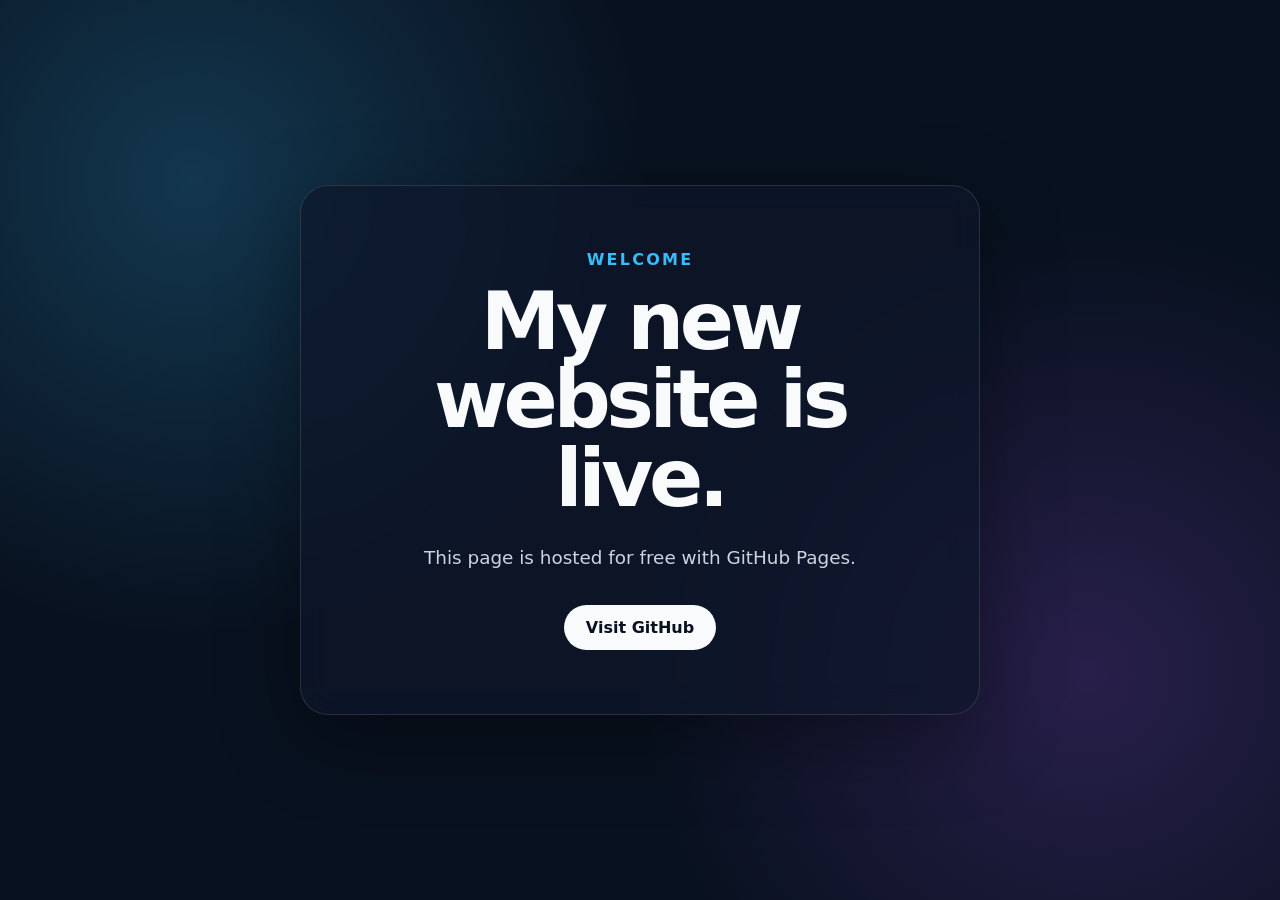
==== index.html @ 881b185e "launch-website" ====
<!doctype html>
<html lang="en">
<head>
  <meta charset="UTF-8">
  <meta name="viewport" content="width=device-width, initial-scale=1.0">
  <meta name="description" content="My new website">
  <title>My Website</title>
  <link rel="stylesheet" href="styles.css">
</head>
<body>
  <main class="hero">
    <p class="eyebrow">Welcome</p>
    <h1>My new website is live.</h1>
    <p class="intro">This page is hosted for free with GitHub Pages.</p>
    <a class="button" href="https://github.com" target="_blank" rel="noreferrer">Visit GitHub</a>
  </main>
</body>
</html>
---- styles.css ----
:root {
  color-scheme: dark;
  font-family: Inter, ui-sans-serif, system-ui, -apple-system, BlinkMacSystemFont, "Segoe UI", sans-serif;
  background: #08111f;
  color: #f8fafc;
}

* { box-sizing: border-box; }

body {
  min-height: 100vh;
  margin: 0;
  display: grid;
  place-items: center;
  background:
    radial-gradient(circle at 15% 20%, rgba(56, 189, 248, .22), transparent 35%),
    radial-gradient(circle at 85% 75%, rgba(168, 85, 247, .20), transparent 35%),
    #08111f;
}

.hero {
  width: min(680px, calc(100% - 40px));
  padding: 64px 48px;
  border: 1px solid rgba(255, 255, 255, .12);
  border-radius: 28px;
  text-align: center;
  background: rgba(15, 23, 42, .72);
  box-shadow: 0 24px 80px rgba(0, 0, 0, .35);
  backdrop-filter: blur(16px);
}

.eyebrow {
  margin: 0 0 14px;
  color: #38bdf8;
  font-weight: 700;
  letter-spacing: .14em;
  text-transform: uppercase;
}

h1 {
  margin: 0;
  font-size: clamp(2.5rem, 8vw, 5rem);
  line-height: .98;
  letter-spacing: -.055em;
}

.intro {
  margin: 24px auto 32px;
  color: #cbd5e1;
  font-size: 1.15rem;
  line-height: 1.7;
}

.button {
  display: inline-block;
  padding: 13px 22px;
  border-radius: 999px;
  color: #08111f;
  background: #f8fafc;
  font-weight: 750;
  text-decoration: none;
  transition: transform .2s ease, box-shadow .2s ease;
}

.button:hover {
  transform: translateY(-2px);
  box-shadow: 0 10px 28px rgba(56, 189, 248, .22);
}

@media (max-width: 520px) {
  .hero { padding: 48px 24px; }
}
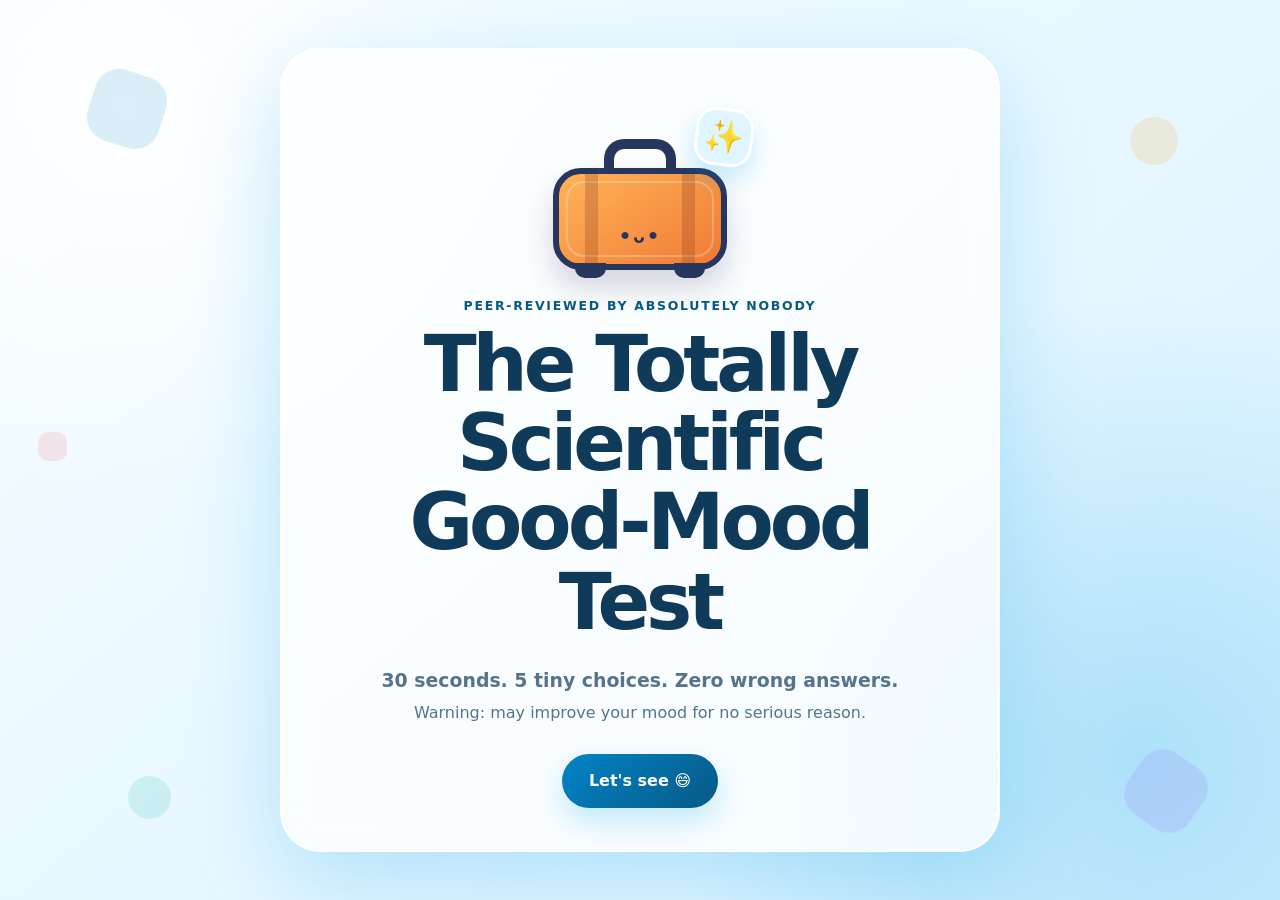
==== commit 42aff31a: "Build playful quiz and add secure Firestore tracking" ====
--- a/index.html
+++ b/index.html
@@ -3,16 +3,102 @@
 <head>
   <meta charset="UTF-8">
   <meta name="viewport" content="width=device-width, initial-scale=1.0">
-  <meta name="description" content="My new website">
-  <title>My Website</title>
+  <meta name="description" content="A completely unnecessary 30-second good-mood test">
+  <meta name="theme-color" content="#dff5ff">
+  <title>The Totally Scientific Good-Mood Test</title>
   <link rel="stylesheet" href="styles.css">
 </head>
-<body>
-  <main class="hero">
-    <p class="eyebrow">Welcome</p>
-    <h1>My new website is live.</h1>
-    <p class="intro">This page is hosted for free with GitHub Pages.</p>
-    <a class="button" href="https://github.com" target="_blank" rel="noreferrer">Visit GitHub</a>
+<body data-theme="sky">
+  <div class="background-shapes" aria-hidden="true">
+    <span></span><span></span><span></span><span></span><span></span>
+  </div>
+
+  <main class="app" id="app" data-view="start">
+    <header class="progress-header" id="progressHeader" hidden>
+      <div class="progress-copy">
+        <span id="progressLabel">Question 1 of 5</span>
+        <span id="progressStatus">Good-mood check</span>
+      </div>
+      <div class="progress-track" role="progressbar" id="progressTrack" aria-valuemin="0" aria-valuemax="5" aria-valuenow="1">
+        <span class="progress-bar" id="progressBar"></span>
+      </div>
+    </header>
+
+    <div class="mascot-stage" id="mascotStage" aria-hidden="true">
+      <span class="scene-icon" id="sceneIcon">✨</span>
+      <div class="suitcase" id="suitcase">
+        <div class="suitcase-handle"></div>
+        <div class="suitcase-shell">
+          <span class="case-band band-left"></span>
+          <span class="case-band band-right"></span>
+          <span class="case-sticker sticker-one" data-sticker="0"></span>
+          <span class="case-sticker sticker-two" data-sticker="1"></span>
+          <span class="case-sticker sticker-three" data-sticker="2"></span>
+          <span class="case-sticker sticker-four" data-sticker="3"></span>
+          <span class="case-sticker sticker-five" data-sticker="4"></span>
+          <div class="suitcase-face" id="suitcaseFace">•ᴗ•</div>
+        </div>
+        <span class="case-foot foot-left"></span>
+        <span class="case-foot foot-right"></span>
+      </div>
+    </div>
+
+    <section class="screen" id="startScreen" aria-labelledby="startTitle">
+      <p class="eyebrow">Peer-reviewed by absolutely nobody</p>
+      <h1 id="startTitle" tabindex="-1">The Totally Scientific Good-Mood Test</h1>
+      <p class="lead"><strong>30 seconds. 5 tiny choices. Zero wrong answers.</strong></p>
+      <p class="supporting">Warning: may improve your mood for no serious reason.</p>
+      <button class="button primary" id="startButton" type="button">Let's see 😄</button>
+    </section>
+
+    <section class="screen" id="quizScreen" aria-labelledby="questionTitle" hidden>
+      <p class="eyebrow" id="questionEyebrow">Tiny choice 1</p>
+      <h2 id="questionTitle" tabindex="-1">Do you like traveling?</h2>
+      <p class="reaction" id="reaction" aria-live="polite" aria-atomic="true">Pick one. The suitcase is taking notes.</p>
+      <div class="answers" id="answers">
+        <button class="button answer yes-answer" id="yesButton" type="button">Yes <span aria-hidden="true">😊</span></button>
+        <button class="button answer no-answer" id="noButton" type="button">No <span aria-hidden="true">🙈</span></button>
+      </div>
+    </section>
+
+    <section class="screen answer-reaction-screen" id="answerReactionScreen" aria-labelledby="answerReactionTitle" hidden>
+      <p class="eyebrow">Instant reaction</p>
+      <div class="reaction-visual" id="reactionVisual" data-effect="fly" aria-hidden="true">
+        <span class="reaction-icon icon-main" id="reactionIconMain">✈️</span>
+        <span class="reaction-icon icon-side" id="reactionIconSide">💸</span>
+      </div>
+      <h2 id="answerReactionTitle" tabindex="-1">Passport energy detected.</h2>
+      <p class="reaction-caption">Next tiny choice arriving automatically...</p>
+      <div class="reaction-countdown" aria-hidden="true"><span id="reactionCountdown"></span></div>
+    </section>
+
+    <section class="screen final-intro-screen" id="lastQuestionScreen" aria-labelledby="lastQuestionTitle" hidden>
+      <p class="eyebrow">Plot twist...</p>
+      <h2 id="lastQuestionTitle" tabindex="-1">Wait... one last question.</h2>
+      <p class="lead">The suitcase says this one actually matters.</p>
+      <div class="mini-loader" aria-hidden="true"><span></span><span></span><span></span></div>
+    </section>
+
+    <section class="screen final-screen" id="finalScreen" aria-labelledby="finalTitle" hidden>
+      <p class="eyebrow">Okay... one real question</p>
+      <h2 id="finalTitle" tabindex="-1">Would you give me one small chance to make you smile?</h2>
+      <p class="reaction" id="finalReaction" aria-live="polite" aria-atomic="true">Choose carefully. The suitcase has opinions.</p>
+      <div class="answers final-answers">
+        <button class="button answer yes-answer" id="finalYesButton" type="button">Yes, one chance <span aria-hidden="true">🙂</span></button>
+        <button class="button answer no-answer" id="finalNoButton" type="button">No, but nice try <span aria-hidden="true">😄</span></button>
+      </div>
+    </section>
+
+    <section class="screen ending-screen" id="endingScreen" aria-labelledby="endingTitle" hidden>
+      <p class="eyebrow" id="endingEyebrow">Chance granted</p>
+      <h2 id="endingTitle" tabindex="-1">Deal! 🎉</h2>
+      <p class="profile-description" id="endingMessage"></p>
+      <p class="tiny-joke" id="endingJoke"></p>
+      <button class="button secondary" id="replayButton" type="button">Play it again ↻</button>
+    </section>
   </main>
+
+  <div class="confetti" id="confetti" aria-hidden="true"></div>
+  <script type="module" src="script.js"></script>
 </body>
 </html>
--- a/styles.css
+++ b/styles.css
@@ -1,72 +1,719 @@
 :root {
-  color-scheme: dark;
-  font-family: Inter, ui-sans-serif, system-ui, -apple-system, BlinkMacSystemFont, "Segoe UI", sans-serif;
-  background: #08111f;
-  color: #f8fafc;
+  font-family: Inter, ui-rounded, "Segoe UI", system-ui, sans-serif;
+  font-synthesis: none;
+  --accent: #0284c7;
+  --accent-dark: #075985;
+  --accent-soft: #dff5ff;
+  --ink: #103a5a;
+  --muted: #55748a;
+  --glow: rgba(14, 165, 233, .24);
+  --bg-a: #f7fdff;
+  --bg-b: #d9f2ff;
 }
 
 * { box-sizing: border-box; }
+
+[hidden] { display: none !important; }
 
 body {
   min-height: 100vh;
+  min-height: 100dvh;
   margin: 0;
+  padding: 20px;
   display: grid;
   place-items: center;
+  overflow-x: hidden;
+  color: var(--ink);
   background:
-    radial-gradient(circle at 15% 20%, rgba(56, 189, 248, .22), transparent 35%),
-    radial-gradient(circle at 85% 75%, rgba(168, 85, 247, .20), transparent 35%),
-    #08111f;
-}
-
-.hero {
-  width: min(680px, calc(100% - 40px));
-  padding: 64px 48px;
-  border: 1px solid rgba(255, 255, 255, .12);
+    radial-gradient(circle at 10% 12%, rgba(255, 255, 255, .98), transparent 28%),
+    radial-gradient(circle at 89% 84%, var(--glow), transparent 34%),
+    linear-gradient(140deg, var(--bg-a), var(--bg-b));
+  transition: background .6s ease, color .4s ease;
+}
+
+body[data-theme="sky"] { --accent: #0284c7; --accent-dark: #075985; --accent-soft: #dff5ff; --ink: #103a5a; --muted: #55748a; --glow: rgba(14, 165, 233, .24); --bg-a: #f7fdff; --bg-b: #d9f2ff; }
+body[data-theme="nature"] { --accent: #16a34a; --accent-dark: #166534; --accent-soft: #dcfce7; --ink: #174d2b; --muted: #597663; --glow: rgba(34, 197, 94, .23); --bg-a: #f8fff9; --bg-b: #d9f7df; }
+body[data-theme="city"] { --accent: #6366f1; --accent-dark: #4338ca; --accent-soft: #e0e7ff; --ink: #292b68; --muted: #62648c; --glow: rgba(99, 102, 241, .23); --bg-a: #fafaff; --bg-b: #e0e4ff; }
+body[data-theme="analysis"] { --accent: #8b5cf6; --accent-dark: #6d28d9; --accent-soft: #ede9fe; --ink: #3f246b; --muted: #725c91; --glow: rgba(139, 92, 246, .25); --bg-a: #fdfaff; --bg-b: #e9ddff; }
+body[data-theme="food"] { --accent: #ea580c; --accent-dark: #9a3412; --accent-soft: #ffedd5; --ink: #66331c; --muted: #88624f; --glow: rgba(249, 115, 22, .24); --bg-a: #fffaf4; --bg-b: #ffe3c5; }
+body[data-theme="adventure"] { --accent: #0f9f8f; --accent-dark: #0f766e; --accent-soft: #ccfbf1; --ink: #174c49; --muted: #5b7a78; --glow: rgba(20, 184, 166, .24); --bg-a: #f5fffc; --bg-b: #cff5eb; }
+body[data-theme="result"] { --accent: #7c3aed; --accent-dark: #5b21b6; --accent-soft: #ede9fe; --ink: #3f246b; --muted: #725c91; --glow: rgba(251, 191, 36, .32); --bg-a: #fffdf2; --bg-b: #ddd6fe; }
+body[data-theme="final"] { --accent: #e94f64; --accent-dark: #be3349; --accent-soft: #ffe1e5; --ink: #612333; --muted: #8b5965; --glow: rgba(233, 79, 100, .24); --bg-a: #fffaf8; --bg-b: #ffddd7; }
+body[data-theme="calm"] { --accent: #3b82f6; --accent-dark: #2563eb; --accent-soft: #dbeafe; --ink: #234066; --muted: #61728a; --glow: rgba(59, 130, 246, .2); --bg-a: #fbfdff; --bg-b: #dceaff; }
+
+button { -webkit-tap-highlight-color: transparent; }
+
+.app {
+  position: relative;
+  z-index: 2;
+  width: min(720px, 100%);
+  min-height: min(720px, calc(100dvh - 40px));
+  padding: 58px 48px 42px;
+  display: flex;
+  flex-direction: column;
+  align-items: center;
+  justify-content: center;
+  overflow: hidden;
+  border: 2px solid rgba(255, 255, 255, .92);
+  border-radius: 40px;
+  text-align: center;
+  background: rgba(255, 255, 255, .78);
+  box-shadow: 0 30px 90px var(--glow);
+  backdrop-filter: blur(18px);
+  transition: box-shadow .5s ease;
+}
+
+.progress-header {
+  position: absolute;
+  top: 24px;
+  left: 34px;
+  right: 34px;
+}
+
+.progress-copy {
+  margin-bottom: 8px;
+  display: flex;
+  justify-content: space-between;
+  gap: 16px;
+  color: var(--muted);
+  font-size: .76rem;
+  font-weight: 800;
+}
+
+.progress-track {
+  height: 7px;
+  overflow: hidden;
+  border-radius: 999px;
+  background: var(--accent-soft);
+}
+
+.progress-bar {
+  display: block;
+  width: 20%;
+  height: 100%;
+  border-radius: inherit;
+  background: linear-gradient(90deg, var(--accent), var(--accent-dark));
+  transition: width .45s ease, background .4s ease;
+}
+
+.mascot-stage {
+  position: relative;
+  width: 230px;
+  height: 170px;
+  margin-bottom: 20px;
+  display: grid;
+  place-items: end center;
+  transition: width .4s ease, height .4s ease, margin .4s ease;
+}
+
+.app[data-view="quiz"] .mascot-stage,
+.app[data-view="reaction"] .mascot-stage,
+.app[data-view="analysis"] .mascot-stage,
+.app[data-view="processing"] .mascot-stage,
+.app[data-view="profile"] .mascot-stage,
+.app[data-view="final"] .mascot-stage,
+.app[data-view="ending"] .mascot-stage {
+  width: 190px;
+  height: 130px;
+  margin-bottom: 14px;
+}
+
+.scene-icon {
+  position: absolute;
+  z-index: 4;
+  top: 0;
+  right: 2px;
+  display: grid;
+  place-items: center;
+  width: 58px;
+  height: 58px;
+  border: 3px solid white;
+  border-radius: 20px;
+  font-size: 2rem;
+  background: var(--accent-soft);
+  box-shadow: 0 12px 24px var(--glow);
+  transform: rotate(7deg);
+  transition: background .4s ease;
+  animation: icon-float 2.7s ease-in-out infinite;
+}
+
+.suitcase {
+  position: relative;
+  width: 188px;
+  height: 139px;
+  animation: suitcase-float 2.7s ease-in-out infinite;
+  transition: transform .3s ease;
+}
+
+.app[data-view="quiz"] .suitcase,
+.app[data-view="reaction"] .suitcase,
+.app[data-view="analysis"] .suitcase,
+.app[data-view="processing"] .suitcase,
+.app[data-view="profile"] .suitcase,
+.app[data-view="final"] .suitcase,
+.app[data-view="ending"] .suitcase {
+  transform: scale(.82);
+  transform-origin: bottom center;
+}
+
+.suitcase.reacting { animation: suitcase-wiggle .55s ease; }
+.suitcase.celebrating { animation: suitcase-celebrate .65s ease-in-out infinite alternate; }
+
+.suitcase-handle {
+  position: absolute;
+  top: 0;
+  left: 50%;
+  width: 72px;
+  height: 37px;
+  border: 10px solid #26365d;
+  border-bottom: 0;
+  border-radius: 20px 20px 0 0;
+  transform: translateX(-50%);
+}
+
+.suitcase-shell {
+  position: absolute;
+  inset: 29px 7px 8px;
+  overflow: hidden;
+  border: 6px solid #26365d;
   border-radius: 28px;
-  text-align: center;
-  background: rgba(15, 23, 42, .72);
-  box-shadow: 0 24px 80px rgba(0, 0, 0, .35);
-  backdrop-filter: blur(16px);
+  background: linear-gradient(145deg, #ffb457, #f07a36);
+  box-shadow: 0 18px 30px rgba(62, 48, 97, .2);
+}
+
+.suitcase-shell::before {
+  content: "";
+  position: absolute;
+  inset: 7px;
+  border: 2px solid rgba(255, 255, 255, .25);
+  border-radius: 18px;
+}
+
+.case-band {
+  position: absolute;
+  z-index: 1;
+  top: 0;
+  bottom: 0;
+  width: 13px;
+  background: rgba(130, 58, 29, .26);
+}
+
+.band-left { left: 26px; }
+.band-right { right: 26px; }
+
+.suitcase-face {
+  position: absolute;
+  z-index: 2;
+  left: 50%;
+  bottom: 16px;
+  color: #26365d;
+  font-family: ui-monospace, "Cascadia Mono", monospace;
+  font-size: 1.25rem;
+  font-weight: 900;
+  letter-spacing: .1em;
+  transform: translateX(-50%);
+}
+
+.case-foot {
+  position: absolute;
+  bottom: 0;
+  width: 31px;
+  height: 15px;
+  border-radius: 0 0 10px 10px;
+  background: #26365d;
+}
+
+.foot-left { left: 29px; }
+.foot-right { right: 29px; }
+
+.case-sticker {
+  position: absolute;
+  z-index: 3;
+  display: grid;
+  place-items: center;
+  width: 34px;
+  height: 34px;
+  border: 3px solid white;
+  border-radius: 50%;
+  opacity: 0;
+  font-size: 1.15rem;
+  background: #fff8cf;
+  box-shadow: 0 5px 10px rgba(53, 41, 77, .17);
+  transform: scale(0) rotate(-18deg);
+}
+
+.case-sticker.earned {
+  opacity: 1;
+  transform: scale(1) rotate(var(--sticker-rotation));
+  animation: sticker-pop .55s cubic-bezier(.2, 1.45, .4, 1);
+}
+
+.sticker-one { top: 11px; left: 11px; --sticker-rotation: -10deg; }
+.sticker-two { top: 12px; right: 11px; --sticker-rotation: 9deg; background: #dff7ff; }
+.sticker-three { top: 43px; left: 42px; --sticker-rotation: 7deg; background: #e7ffe4; }
+.sticker-four { top: 44px; right: 40px; --sticker-rotation: -8deg; background: #ffe5d1; }
+.sticker-five { top: 19px; left: 50%; --sticker-rotation: 5deg; background: #eee4ff; transform-origin: center; }
+
+.screen {
+  width: 100%;
+  animation: screen-in .5s cubic-bezier(.2, .76, .24, 1);
 }
 
 .eyebrow {
-  margin: 0 0 14px;
-  color: #38bdf8;
-  font-weight: 700;
+  margin: 0 0 12px;
+  color: var(--accent-dark);
+  font-size: .78rem;
+  font-weight: 900;
   letter-spacing: .14em;
   text-transform: uppercase;
 }
 
-h1 {
-  margin: 0;
-  font-size: clamp(2.5rem, 8vw, 5rem);
-  line-height: .98;
-  letter-spacing: -.055em;
-}
-
-.intro {
-  margin: 24px auto 32px;
-  color: #cbd5e1;
-  font-size: 1.15rem;
-  line-height: 1.7;
+h1, h2 {
+  max-width: 630px;
+  margin: 0 auto;
+  line-height: 1.02;
+  letter-spacing: -.052em;
+}
+
+h1 { font-size: clamp(2.65rem, 7.5vw, 4.85rem); }
+h2 { font-size: clamp(2.35rem, 6.5vw, 4.2rem); }
+h1:focus, h2:focus { outline: none; }
+
+.lead {
+  max-width: 560px;
+  margin: 24px auto 5px;
+  color: var(--muted);
+  font-size: 1.18rem;
+  line-height: 1.55;
+}
+
+.supporting {
+  max-width: 530px;
+  margin: 6px auto 0;
+  color: var(--muted);
+  line-height: 1.55;
+}
+
+.reaction {
+  min-height: 29px;
+  max-width: 560px;
+  margin: 24px auto 10px;
+  color: var(--muted);
+  font-size: 1.08rem;
+  font-weight: 700;
+  line-height: 1.45;
+}
+
+.reaction.punchline {
+  color: var(--accent-dark);
+  animation: punchline-in .35s ease;
 }
 
 .button {
+  min-height: 54px;
+  border: 0;
+  border-radius: 999px;
+  padding: 15px 27px;
+  color: inherit;
+  font: inherit;
+  font-size: 1rem;
+  font-weight: 880;
+  cursor: pointer;
+  transition: translate .22s ease, transform .3s ease, box-shadow .22s ease, opacity .22s ease, background .4s ease;
+}
+
+.button:hover { translate: 0 -3px; }
+.button:active { translate: 0 0; }
+.button:focus-visible { outline: 4px solid var(--glow); outline-offset: 4px; }
+.button:disabled { cursor: default; opacity: .55; translate: 0 0; }
+
+.primary, .yes-answer {
+  color: white;
+  background: linear-gradient(135deg, var(--accent), var(--accent-dark));
+  box-shadow: 0 13px 30px var(--glow);
+}
+
+.primary { margin-top: 28px; }
+.next-button { margin-top: 8px; }
+.skip-button { margin-top: 10px; }
+
+.secondary, .no-answer {
+  color: var(--accent-dark);
+  background: var(--accent-soft);
+  box-shadow: inset 0 0 0 2px var(--glow);
+}
+
+.answers {
+  min-height: 105px;
+  display: flex;
+  align-items: center;
+  justify-content: center;
+  gap: 14px;
+}
+
+.answer { min-width: 132px; }
+.answer.chosen { opacity: 1; box-shadow: 0 0 0 5px white, 0 0 0 9px var(--accent); }
+
+.answer-reaction-screen h2 {
+  max-width: 640px;
+  font-size: clamp(2.35rem, 6.5vw, 4rem);
+  line-height: 1.06;
+}
+
+.app[data-view="reaction"] .mascot-stage { display: none; }
+
+.reaction-visual {
+  position: relative;
+  width: min(350px, 100%);
+  height: 128px;
+  margin: 0 auto 17px;
+  display: flex;
+  align-items: center;
+  justify-content: center;
+  gap: 18px;
+  overflow: hidden;
+  border: 2px solid var(--accent-soft);
+  border-radius: 28px;
+  background: linear-gradient(145deg, rgba(255, 255, 255, .82), var(--accent-soft));
+  box-shadow: 0 15px 35px var(--glow);
+}
+
+.reaction-icon {
+  position: relative;
   display: inline-block;
-  padding: 13px 22px;
+  font-size: clamp(3.8rem, 11vw, 5.8rem);
+  filter: drop-shadow(0 9px 9px rgba(38, 54, 93, .15));
+}
+
+.icon-side { font-size: clamp(2.8rem, 8vw, 4.3rem); }
+
+.reaction-caption {
+  margin: 21px auto 0;
+  color: var(--muted);
+  font-size: 1rem;
+  font-weight: 750;
+}
+
+.reaction-countdown {
+  width: min(240px, 72%);
+  height: 6px;
+  margin: 17px auto 0;
+  overflow: hidden;
   border-radius: 999px;
-  color: #08111f;
-  background: #f8fafc;
-  font-weight: 750;
-  text-decoration: none;
-  transition: transform .2s ease, box-shadow .2s ease;
-}
-
-.button:hover {
-  transform: translateY(-2px);
-  box-shadow: 0 10px 28px rgba(56, 189, 248, .22);
-}
-
-@media (max-width: 520px) {
-  .hero { padding: 48px 24px; }
-}
+  background: var(--accent-soft);
+}
+
+.reaction-countdown span {
+  display: block;
+  width: 0;
+  height: 100%;
+  border-radius: inherit;
+  background: linear-gradient(90deg, var(--accent), var(--accent-dark));
+}
+
+.reaction-countdown span.running { animation: reaction-progress 3.6s linear forwards; }
+
+.reaction-visual[data-effect="fly"] .icon-main { animation: plane-zoom 1.35s ease-in-out infinite; }
+.reaction-visual[data-effect="fly"] .icon-side { animation: money-fall 1.1s ease-in infinite; }
+.reaction-visual[data-effect="couch"] .icon-main { animation: couch-bounce 1.2s ease-in-out infinite; }
+.reaction-visual[data-effect="couch"] .icon-side { animation: signal-pulse 1s ease-in-out infinite alternate; }
+.reaction-visual[data-effect="buzz"] .icon-main { animation: tree-sway 1.4s ease-in-out infinite alternate; }
+.reaction-visual[data-effect="buzz"] .icon-side { animation: mosquito-buzz .55s linear infinite; }
+.reaction-visual[data-effect="offline"] .icon-main { animation: tree-sway 1.6s ease-in-out infinite alternate; }
+.reaction-visual[data-effect="offline"] .icon-side { animation: signal-pulse 1.1s ease-in-out infinite alternate-reverse; }
+.reaction-visual[data-effect="city"] .icon-main { animation: coffee-walk 1.25s ease-in-out infinite; }
+.reaction-visual[data-effect="city"] .icon-side { animation: shoe-step .65s ease-in-out infinite alternate; }
+.reaction-visual[data-effect="battery"] .icon-main { animation: battery-charge 1.3s ease-in-out infinite; }
+.reaction-visual[data-effect="battery"] .icon-side { animation: couch-bounce 1.5s ease-in-out infinite; }
+.reaction-visual[data-effect="chef"] .icon-main { animation: bowl-spin 1.5s ease-in-out infinite; }
+.reaction-visual[data-effect="chef"] .icon-side { animation: chef-nod .75s ease-in-out infinite alternate; }
+.reaction-visual[data-effect="fries"] .icon-main { animation: fries-pop .9s ease-in-out infinite alternate; }
+.reaction-visual[data-effect="fries"] .icon-side { animation: chef-nod .8s ease-in-out infinite alternate-reverse; }
+.reaction-visual[data-effect="backpack"] .icon-main { animation: backpack-hop 1s ease-in-out infinite; }
+.reaction-visual[data-effect="backpack"] .icon-side { animation: map-spin 2.2s linear infinite; }
+.reaction-visual[data-effect="calendar"] .icon-main { animation: calendar-stamp 1.25s ease-in-out infinite; }
+.reaction-visual[data-effect="calendar"] .icon-side { animation: signal-pulse .85s ease-in-out infinite alternate; }
+
+.analysis-panel {
+  width: min(500px, 100%);
+  margin: 28px auto 18px;
+  overflow: hidden;
+  border: 2px solid var(--accent-soft);
+  border-radius: 22px;
+  background: rgba(255, 255, 255, .65);
+}
+
+.analysis-panel div {
+  padding: 13px 17px;
+  display: flex;
+  align-items: center;
+  justify-content: space-between;
+  gap: 18px;
+  color: var(--muted);
+  font-size: .92rem;
+  font-weight: 700;
+}
+
+.analysis-panel div + div { border-top: 1px solid var(--accent-soft); }
+.analysis-panel strong { color: var(--accent-dark); font-size: 1.08rem; }
+
+.scanner {
+  width: min(430px, 85%);
+  height: 10px;
+  margin: 31px auto 16px;
+  overflow: hidden;
+  border-radius: 999px;
+  background: var(--accent-soft);
+}
+
+.scanner span {
+  display: block;
+  width: 36%;
+  height: 100%;
+  border-radius: inherit;
+  background: linear-gradient(90deg, transparent, var(--accent), transparent);
+  animation: scan 1.15s ease-in-out infinite;
+}
+
+.loading-dots { display: inline-block; width: 1.1em; text-align: left; animation: dots 1.2s steps(4, end) infinite; overflow: hidden; vertical-align: bottom; }
+
+.accuracy-badge {
+  width: fit-content;
+  margin: 0 auto 17px;
+  padding: 8px 13px;
+  border-radius: 999px;
+  color: var(--accent-dark);
+  background: var(--accent-soft);
+  font-size: .76rem;
+  font-weight: 800;
+}
+
+.profile-description {
+  max-width: 570px;
+  margin: 21px auto 0;
+  color: var(--muted);
+  font-size: 1.1rem;
+  font-weight: 650;
+  line-height: 1.55;
+}
+
+.trait-list {
+  margin: 20px auto;
+  display: flex;
+  flex-wrap: wrap;
+  justify-content: center;
+  gap: 8px;
+}
+
+.trait {
+  padding: 8px 12px;
+  border: 1px solid var(--accent-soft);
+  border-radius: 999px;
+  color: var(--accent-dark);
+  background: rgba(255, 255, 255, .72);
+  font-size: .82rem;
+  font-weight: 800;
+}
+
+.energy-row {
+  width: min(500px, 100%);
+  margin: 13px auto 0;
+  display: grid;
+  grid-template-columns: auto 1fr auto;
+  align-items: center;
+  gap: 12px;
+  color: var(--muted);
+  font-size: .8rem;
+  font-weight: 800;
+}
+
+.energy-track { height: 8px; overflow: hidden; border-radius: 999px; background: var(--accent-soft); }
+.energy-track span { display: block; width: 0; height: 100%; border-radius: inherit; background: linear-gradient(90deg, #14b8a6, #8b5cf6, #f59e0b); transition: width 1s cubic-bezier(.2, .75, .24, 1); }
+.energy-row strong { color: var(--accent-dark); }
+
+.final-answers { margin-top: 16px; }
+.final-answers .answer { min-width: 190px; }
+.final-answers .yes-answer,
+.final-answers .no-answer { transform-origin: center; }
+.final-screen .reaction { min-height: 3.5em; font-size: clamp(1.05rem, 3vw, 1.25rem); }
+
+.mini-loader {
+  height: 22px;
+  margin-top: 27px;
+  display: flex;
+  align-items: center;
+  justify-content: center;
+  gap: 7px;
+}
+
+.mini-loader span {
+  width: 9px;
+  height: 9px;
+  border-radius: 50%;
+  background: var(--accent);
+  animation: loader-bounce .8s ease-in-out infinite alternate;
+}
+
+.mini-loader span:nth-child(2) { animation-delay: .16s; }
+.mini-loader span:nth-child(3) { animation-delay: .32s; }
+
+.tiny-joke {
+  margin: 13px auto 0;
+  color: var(--muted);
+  font-size: .91rem;
+  font-style: italic;
+}
+
+.background-shapes span {
+  position: fixed;
+  z-index: 1;
+  width: 74px;
+  height: 74px;
+  border-radius: 25px;
+  opacity: .14;
+  background: var(--accent);
+  animation: shape-drift 8s ease-in-out infinite;
+  transition: background .5s ease;
+}
+
+.background-shapes span:nth-child(1) { top: 8%; left: 7%; transform: rotate(18deg); }
+.background-shapes span:nth-child(2) { top: 13%; right: 8%; width: 48px; height: 48px; border-radius: 50%; background: #f59e0b; animation-delay: 2s; }
+.background-shapes span:nth-child(3) { bottom: 9%; left: 10%; width: 43px; height: 43px; border-radius: 50%; background: #14b8a6; animation-delay: 4s; }
+.background-shapes span:nth-child(4) { right: 6%; bottom: 8%; background: #8b5cf6; transform: rotate(35deg); animation-delay: 1s; }
+.background-shapes span:nth-child(5) { top: 48%; left: 3%; width: 29px; height: 29px; border-radius: 10px; background: #f45b69; animation-delay: 5s; }
+
+.confetti-piece {
+  position: fixed;
+  top: -24px;
+  z-index: 8;
+  width: 11px;
+  height: 18px;
+  border-radius: 3px;
+  pointer-events: none;
+  animation: fall 3.2s linear forwards;
+}
+
+@keyframes screen-in {
+  from { opacity: 0; transform: translateY(14px) scale(.99); }
+  to { opacity: 1; transform: translateY(0) scale(1); }
+}
+
+@keyframes punchline-in {
+  from { opacity: 0; transform: translateY(5px); }
+  to { opacity: 1; transform: translateY(0); }
+}
+
+@keyframes suitcase-float {
+  0%, 100% { translate: 0 0; rotate: -1deg; }
+  50% { translate: 0 -7px; rotate: 1deg; }
+}
+
+@keyframes suitcase-wiggle {
+  0%, 100% { rotate: 0; }
+  25% { rotate: -6deg; }
+  50% { rotate: 6deg; }
+  75% { rotate: -3deg; }
+}
+
+@keyframes suitcase-celebrate {
+  from { translate: 0 0; rotate: -4deg; }
+  to { translate: 0 -12px; rotate: 4deg; }
+}
+
+@keyframes icon-float {
+  0%, 100% { translate: 0 0; }
+  50% { translate: 0 -6px; }
+}
+
+@keyframes sticker-pop {
+  from { opacity: 0; transform: scale(0) rotate(-25deg); }
+  to { opacity: 1; transform: scale(1) rotate(var(--sticker-rotation)); }
+}
+
+@keyframes scan {
+  from { translate: -110% 0; }
+  to { translate: 280% 0; }
+}
+
+@keyframes loader-bounce {
+  to { transform: translateY(-8px); opacity: .45; }
+}
+
+@keyframes reaction-progress { to { width: 100%; } }
+@keyframes plane-zoom { 0%, 100% { transform: translateX(-22px) rotate(-7deg); } 50% { transform: translateX(28px) rotate(7deg) scale(1.08); } }
+@keyframes money-fall { from { transform: translateY(-35px) rotate(-12deg); opacity: 0; } 35% { opacity: 1; } to { transform: translateY(38px) rotate(16deg); opacity: 0; } }
+@keyframes couch-bounce { 0%, 100% { transform: translateY(0) rotate(-2deg); } 50% { transform: translateY(-9px) rotate(2deg); } }
+@keyframes signal-pulse { to { transform: scale(1.18) rotate(5deg); opacity: .65; } }
+@keyframes tree-sway { from { transform: rotate(-4deg); } to { transform: rotate(4deg); } }
+@keyframes mosquito-buzz { 0% { transform: translate(-13px, -8px) rotate(-12deg); } 33% { transform: translate(10px, 7px) rotate(9deg); } 66% { transform: translate(-4px, 13px) rotate(-5deg); } 100% { transform: translate(-13px, -8px) rotate(-12deg); } }
+@keyframes coffee-walk { 0%, 100% { transform: translateX(-13px) rotate(-4deg); } 50% { transform: translateX(15px) rotate(4deg); } }
+@keyframes shoe-step { to { transform: translateY(-10px) rotate(8deg); } }
+@keyframes battery-charge { 0%, 100% { transform: scale(.92); filter: grayscale(.6); } 50% { transform: scale(1.12); filter: grayscale(0); } }
+@keyframes bowl-spin { 0%, 100% { transform: rotate(-6deg); } 50% { transform: rotate(6deg) scale(1.07); } }
+@keyframes chef-nod { to { transform: translateY(7px) rotate(5deg); } }
+@keyframes fries-pop { to { transform: translateY(-10px) rotate(-5deg) scale(1.08); } }
+@keyframes backpack-hop { 0%, 100% { transform: translateY(0) rotate(-4deg); } 45% { transform: translateY(-15px) rotate(5deg); } }
+@keyframes map-spin { to { transform: rotate(360deg); } }
+@keyframes calendar-stamp { 0%, 55%, 100% { transform: translateY(0); } 70% { transform: translateY(11px) scale(.93); } }
+
+@keyframes dots {
+  0% { width: 0; }
+  100% { width: 1.1em; }
+}
+
+@keyframes shape-drift {
+  0%, 100% { translate: 0 0; }
+  50% { translate: 0 -15px; }
+}
+
+@keyframes fall {
+  to { transform: translate3d(var(--drift), 110vh, 0) rotate(720deg); opacity: .7; }
+}
+
+@media (max-width: 600px) {
+  body { padding: 10px; place-items: stretch center; }
+  .app { min-height: calc(100dvh - 20px); padding: 55px 18px 30px; border-radius: 28px; }
+  .progress-header { top: 20px; left: 20px; right: 20px; }
+  .mascot-stage { width: 190px; height: 142px; margin-bottom: 13px; }
+  .suitcase { transform: scale(.86); transform-origin: bottom center; }
+  .app[data-view="quiz"] .mascot-stage,
+  .app[data-view="reaction"] .mascot-stage,
+  .app[data-view="analysis"] .mascot-stage,
+  .app[data-view="processing"] .mascot-stage,
+  .app[data-view="profile"] .mascot-stage,
+  .app[data-view="final"] .mascot-stage,
+  .app[data-view="ending"] .mascot-stage { width: 160px; height: 108px; margin-bottom: 9px; }
+  .scene-icon { width: 48px; height: 48px; border-radius: 16px; font-size: 1.6rem; }
+  h1 { font-size: clamp(2.25rem, 11vw, 3.3rem); }
+  h2 { font-size: clamp(2.05rem, 10vw, 3.05rem); }
+  .lead { font-size: 1.05rem; }
+  .reaction { margin-top: 19px; font-size: .98rem; }
+  .answer-reaction-screen h2 { font-size: clamp(2rem, 9vw, 2.85rem); }
+  .reaction-visual { height: 112px; border-radius: 22px; }
+  .button { min-height: 52px; padding: 14px 20px; }
+  .answers { gap: 10px; }
+  .answer { min-width: 112px; }
+  .final-answers { min-height: 135px; flex-direction: column; gap: 10px; }
+  .final-answers .answer { width: min(280px, 100%); min-width: 0; }
+  .analysis-panel { margin-top: 20px; }
+  .analysis-panel div { padding: 11px 13px; font-size: .8rem; }
+  .energy-row { grid-template-columns: 1fr auto; }
+  .energy-row > span:first-child { grid-column: 1 / -1; text-align: left; }
+}
+
+@media (max-width: 370px) {
+  .app { padding-left: 14px; padding-right: 14px; }
+  #progressStatus { display: none; }
+  .answers:not(.final-answers) .answer { min-width: 104px; padding-inline: 17px; }
+  .mascot-stage { transform: scale(.9); margin-top: -8px; margin-bottom: 2px; }
+}
+
+@media (prefers-reduced-motion: reduce) {
+  .reaction-countdown { display: none; }
+  *, *::before, *::after {
+    scroll-behavior: auto !important;
+    animation-duration: .01ms !important;
+    animation-iteration-count: 1 !important;
+    transition-duration: .01ms !important;
+  }
+}
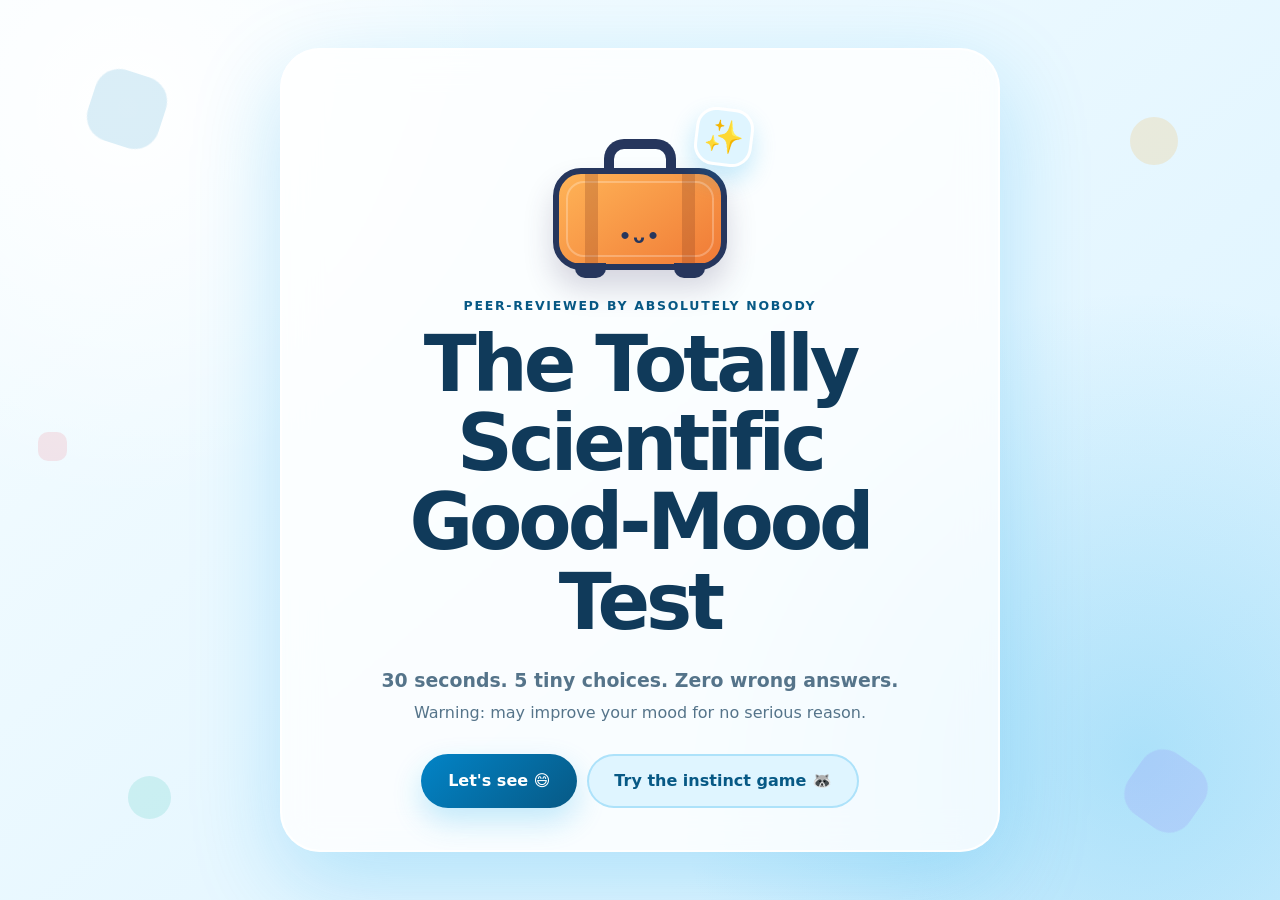
==== commit 2c53107f: "Add surprising personality game with meme reactions" ====
--- a/index.html
+++ b/index.html
@@ -48,7 +48,10 @@
       <h1 id="startTitle" tabindex="-1">The Totally Scientific Good-Mood Test</h1>
       <p class="lead"><strong>30 seconds. 5 tiny choices. Zero wrong answers.</strong></p>
       <p class="supporting">Warning: may improve your mood for no serious reason.</p>
-      <button class="button primary" id="startButton" type="button">Let's see 😄</button>
+      <div class="start-actions">
+        <button class="button primary" id="startButton" type="button">Let's see 😄</button>
+        <a class="button secondary game-link" href="personality.html">Try the instinct game 🦝</a>
+      </div>
     </section>
 
     <section class="screen" id="quizScreen" aria-labelledby="questionTitle" hidden>
@@ -94,7 +97,10 @@
       <h2 id="endingTitle" tabindex="-1">Deal! 🎉</h2>
       <p class="profile-description" id="endingMessage"></p>
       <p class="tiny-joke" id="endingJoke"></p>
-      <button class="button secondary" id="replayButton" type="button">Play it again ↻</button>
+      <div class="ending-actions">
+        <button class="button secondary" id="replayButton" type="button">Play it again ↻</button>
+        <a class="button secondary game-link" href="personality.html">Try the instinct game 🦝</a>
+      </div>
     </section>
   </main>
 
--- a/styles.css
+++ b/styles.css
@@ -341,6 +341,25 @@
   color: var(--accent-dark);
   background: var(--accent-soft);
   box-shadow: inset 0 0 0 2px var(--glow);
+}
+
+.start-actions,
+.ending-actions {
+  margin-top: 28px;
+  display: flex;
+  align-items: center;
+  justify-content: center;
+  flex-wrap: wrap;
+  gap: 10px;
+}
+
+.start-actions .primary { margin-top: 0; }
+
+.game-link {
+  display: inline-flex;
+  align-items: center;
+  justify-content: center;
+  text-decoration: none;
 }
 
 .answers {
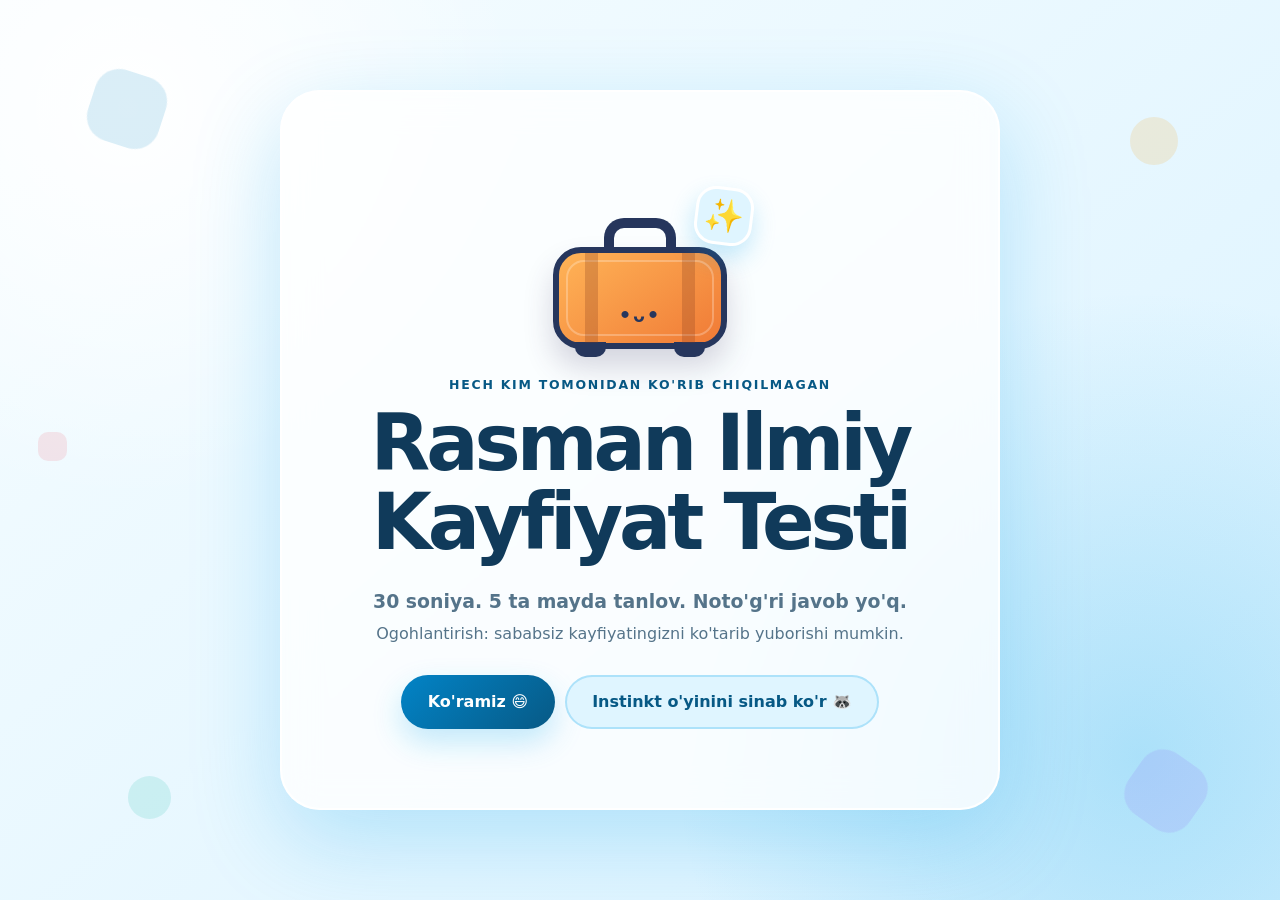
==== commit 1aff9a1a: "Translate quiz to uzbek#" ====
--- a/index.html
+++ b/index.html
@@ -1,11 +1,11 @@
 <!doctype html>
-<html lang="en">
+<html lang="uz">
 <head>
   <meta charset="UTF-8">
   <meta name="viewport" content="width=device-width, initial-scale=1.0">
-  <meta name="description" content="A completely unnecessary 30-second good-mood test">
+  <meta name="description" content="30 soniyalik butunlay keraksiz kayfiyat testi">
   <meta name="theme-color" content="#dff5ff">
-  <title>The Totally Scientific Good-Mood Test</title>
+  <title>Rasman Ilmiy Kayfiyat Testi</title>
   <link rel="stylesheet" href="styles.css">
 </head>
 <body data-theme="sky">
@@ -16,8 +16,8 @@
   <main class="app" id="app" data-view="start">
     <header class="progress-header" id="progressHeader" hidden>
       <div class="progress-copy">
-        <span id="progressLabel">Question 1 of 5</span>
-        <span id="progressStatus">Good-mood check</span>
+        <span id="progressLabel">1-savol, 5 tadan</span>
+        <span id="progressStatus">Kayfiyat tekshiruvi</span>
       </div>
       <div class="progress-track" role="progressbar" id="progressTrack" aria-valuemin="0" aria-valuemax="5" aria-valuenow="1">
         <span class="progress-bar" id="progressBar"></span>
@@ -44,62 +44,62 @@
     </div>
 
     <section class="screen" id="startScreen" aria-labelledby="startTitle">
-      <p class="eyebrow">Peer-reviewed by absolutely nobody</p>
-      <h1 id="startTitle" tabindex="-1">The Totally Scientific Good-Mood Test</h1>
-      <p class="lead"><strong>30 seconds. 5 tiny choices. Zero wrong answers.</strong></p>
-      <p class="supporting">Warning: may improve your mood for no serious reason.</p>
+      <p class="eyebrow">Hech kim tomonidan ko'rib chiqilmagan</p>
+      <h1 id="startTitle" tabindex="-1">Rasman Ilmiy Kayfiyat Testi</h1>
+      <p class="lead"><strong>30 soniya. 5 ta mayda tanlov. Noto'g'ri javob yo'q.</strong></p>
+      <p class="supporting">Ogohlantirish: sababsiz kayfiyatingizni ko'tarib yuborishi mumkin.</p>
       <div class="start-actions">
-        <button class="button primary" id="startButton" type="button">Let's see 😄</button>
-        <a class="button secondary game-link" href="personality.html">Try the instinct game 🦝</a>
+        <button class="button primary" id="startButton" type="button">Ko'ramiz 😄</button>
+        <a class="button secondary game-link" href="personality.html">Instinkt o'yinini sinab ko'r 🦝</a>
       </div>
     </section>
 
     <section class="screen" id="quizScreen" aria-labelledby="questionTitle" hidden>
-      <p class="eyebrow" id="questionEyebrow">Tiny choice 1</p>
-      <h2 id="questionTitle" tabindex="-1">Do you like traveling?</h2>
-      <p class="reaction" id="reaction" aria-live="polite" aria-atomic="true">Pick one. The suitcase is taking notes.</p>
+      <p class="eyebrow" id="questionEyebrow">Mayda tanlov 1</p>
+      <h2 id="questionTitle" tabindex="-1">Sayohat qilishni yoqtirasanmi?</h2>
+      <p class="reaction" id="reaction" aria-live="polite" aria-atomic="true">Birini tanla. Sumka bularni yozib boryapti.</p>
       <div class="answers" id="answers">
-        <button class="button answer yes-answer" id="yesButton" type="button">Yes <span aria-hidden="true">😊</span></button>
-        <button class="button answer no-answer" id="noButton" type="button">No <span aria-hidden="true">🙈</span></button>
+        <button class="button answer yes-answer" id="yesButton" type="button">Ha <span aria-hidden="true">😊</span></button>
+        <button class="button answer no-answer" id="noButton" type="button">Yo'q <span aria-hidden="true">🙈</span></button>
       </div>
     </section>
 
     <section class="screen answer-reaction-screen" id="answerReactionScreen" aria-labelledby="answerReactionTitle" hidden>
-      <p class="eyebrow">Instant reaction</p>
+      <p class="eyebrow">Zudlik bilan reaksiya</p>
       <div class="reaction-visual" id="reactionVisual" data-effect="fly" aria-hidden="true">
         <span class="reaction-icon icon-main" id="reactionIconMain">✈️</span>
         <span class="reaction-icon icon-side" id="reactionIconSide">💸</span>
       </div>
-      <h2 id="answerReactionTitle" tabindex="-1">Passport energy detected.</h2>
-      <p class="reaction-caption">Next tiny choice arriving automatically...</p>
+      <h2 id="answerReactionTitle" tabindex="-1">Pasport energiyasi aniqlandi.</h2>
+      <p class="reaction-caption">Keyingi mayda tanlov avtomatik ravishda keladi...</p>
       <div class="reaction-countdown" aria-hidden="true"><span id="reactionCountdown"></span></div>
     </section>
 
     <section class="screen final-intro-screen" id="lastQuestionScreen" aria-labelledby="lastQuestionTitle" hidden>
-      <p class="eyebrow">Plot twist...</p>
-      <h2 id="lastQuestionTitle" tabindex="-1">Wait... one last question.</h2>
-      <p class="lead">The suitcase says this one actually matters.</p>
+      <p class="eyebrow">Kutilmagan burilish...</p>
+      <h2 id="lastQuestionTitle" tabindex="-1">Kutib tur... yana bitta savol qoldi.</h2>
+      <p class="lead">Sumka aytishicha, bu savol chindan ham muhim.</p>
       <div class="mini-loader" aria-hidden="true"><span></span><span></span><span></span></div>
     </section>
 
     <section class="screen final-screen" id="finalScreen" aria-labelledby="finalTitle" hidden>
-      <p class="eyebrow">Okay... one real question</p>
-      <h2 id="finalTitle" tabindex="-1">Would you give me one small chance to make you smile?</h2>
-      <p class="reaction" id="finalReaction" aria-live="polite" aria-atomic="true">Choose carefully. The suitcase has opinions.</p>
+      <p class="eyebrow">Xo'p... bitta jiddiy savol</p>
+      <h2 id="finalTitle" tabindex="-1">Senga tabassum ulashishim uchun bitta kichik imkoniyat berasanmi?</h2>
+      <p class="reaction" id="finalReaction" aria-live="polite" aria-atomic="true">Ehtiyotkorlik bilan tanla. Sumkaning ham o'z fikri bor.</p>
       <div class="answers final-answers">
-        <button class="button answer yes-answer" id="finalYesButton" type="button">Yes, one chance <span aria-hidden="true">🙂</span></button>
-        <button class="button answer no-answer" id="finalNoButton" type="button">No, but nice try <span aria-hidden="true">😄</span></button>
+        <button class="button answer yes-answer" id="finalYesButton" type="button">Ha, bitta imkoniyat <span aria-hidden="true">🙂</span></button>
+        <button class="button answer no-answer" id="finalNoButton" type="button">Yo'q, lekin harakating yoqdi <span aria-hidden="true">😄</span></button>
       </div>
     </section>
 
     <section class="screen ending-screen" id="endingScreen" aria-labelledby="endingTitle" hidden>
-      <p class="eyebrow" id="endingEyebrow">Chance granted</p>
-      <h2 id="endingTitle" tabindex="-1">Deal! 🎉</h2>
+      <p class="eyebrow" id="endingEyebrow">Imkoniyat berildi</p>
+      <h2 id="endingTitle" tabindex="-1">Kelishdik! 🎉</h2>
       <p class="profile-description" id="endingMessage"></p>
       <p class="tiny-joke" id="endingJoke"></p>
       <div class="ending-actions">
-        <button class="button secondary" id="replayButton" type="button">Play it again ↻</button>
-        <a class="button secondary game-link" href="personality.html">Try the instinct game 🦝</a>
+        <button class="button secondary" id="replayButton" type="button">Yana o'ynash ↻</button>
+        <a class="button secondary game-link" href="personality.html">Instinkt o'yinini sinab ko'r 🦝</a>
       </div>
     </section>
   </main>
@@ -107,4 +107,4 @@
   <div class="confetti" id="confetti" aria-hidden="true"></div>
   <script type="module" src="script.js"></script>
 </body>
-</html>
+</html>
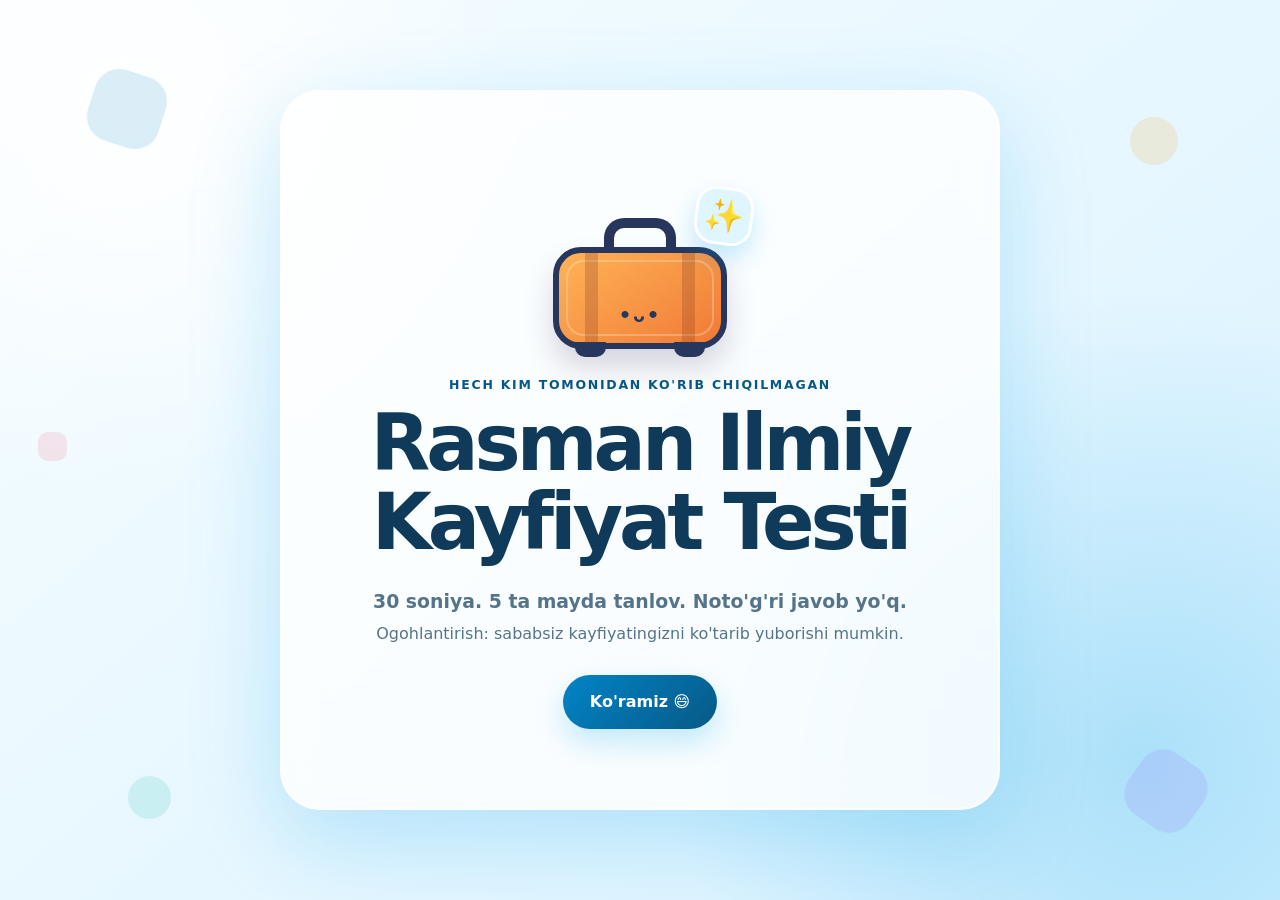
==== commit 23682d45: "Remove Instinkt o'yinini sinab ko'r buttons" ====
--- a/index.html
+++ b/index.html
@@ -50,7 +50,6 @@
       <p class="supporting">Ogohlantirish: sababsiz kayfiyatingizni ko'tarib yuborishi mumkin.</p>
       <div class="start-actions">
         <button class="button primary" id="startButton" type="button">Ko'ramiz 😄</button>
-        <a class="button secondary game-link" href="personality.html">Instinkt o'yinini sinab ko'r 🦝</a>
       </div>
     </section>
 
@@ -99,7 +98,6 @@
       <p class="tiny-joke" id="endingJoke"></p>
       <div class="ending-actions">
         <button class="button secondary" id="replayButton" type="button">Yana o'ynash ↻</button>
-        <a class="button secondary game-link" href="personality.html">Instinkt o'yinini sinab ko'r 🦝</a>
       </div>
     </section>
   </main>
@@ -107,4 +105,4 @@
   <div class="confetti" id="confetti" aria-hidden="true"></div>
   <script type="module" src="script.js"></script>
 </body>
-</html>+</html>
